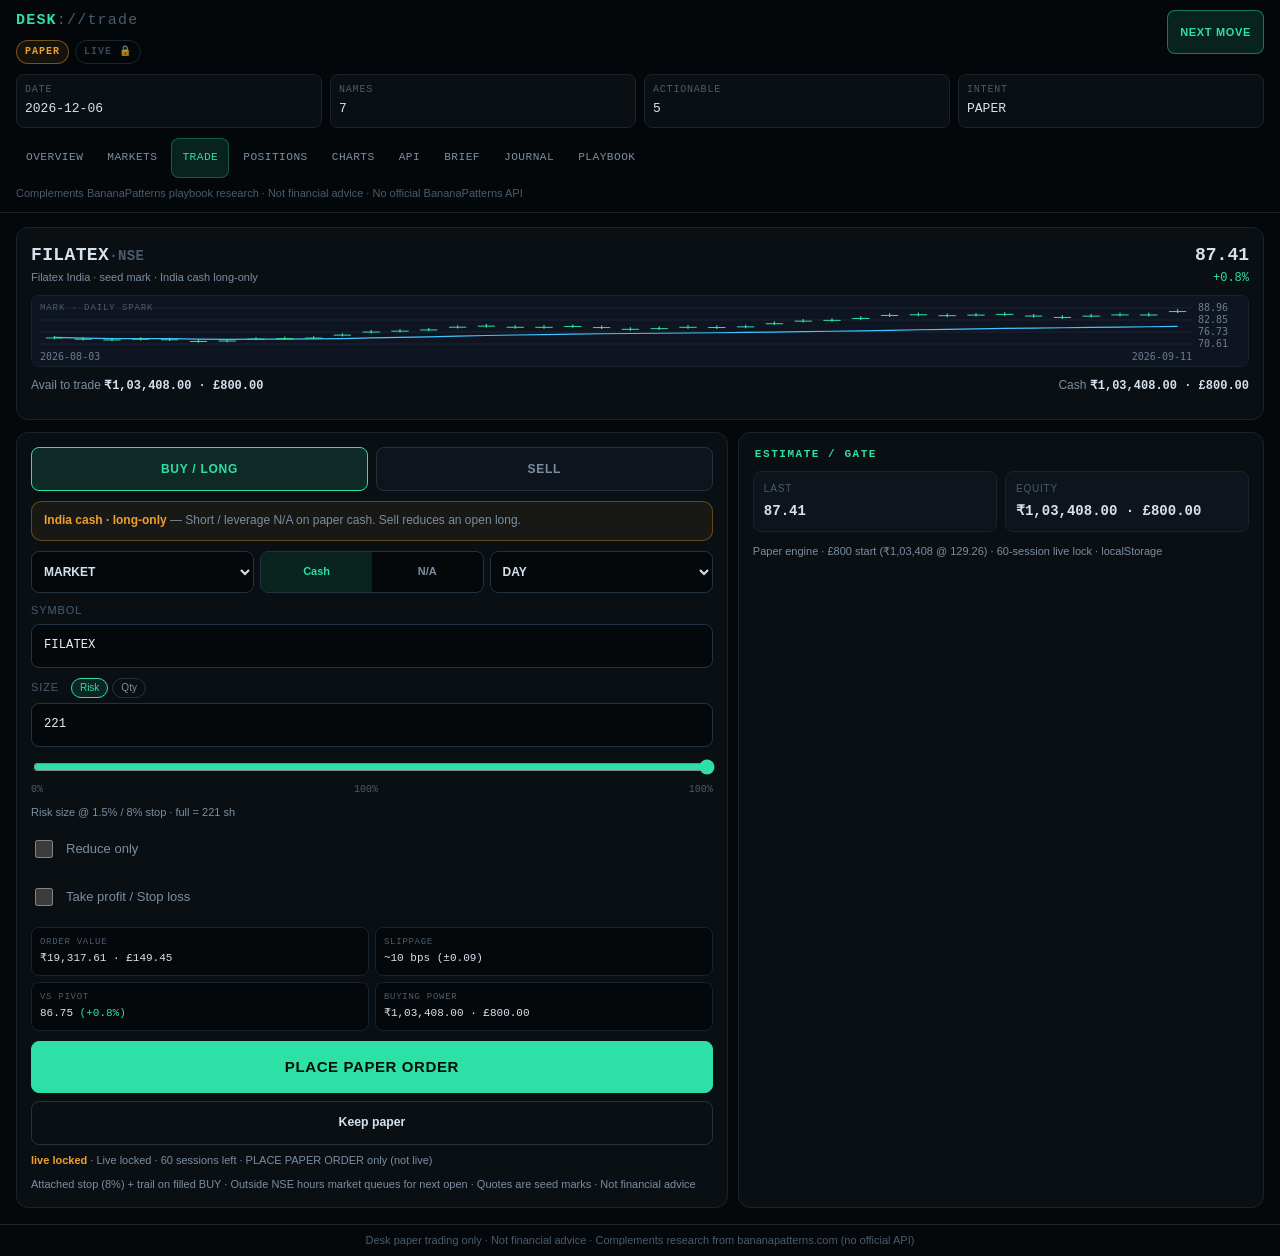
==== index.html @ 6b6f2838 "Publish DESK under banana" ====
<!DOCTYPE html>
<html lang="en">
<head>
  <meta charset="utf-8" />
  <meta name="viewport" content="width=device-width, initial-scale=1, viewport-fit=cover" />
  <meta name="theme-color" content="#05080b" />
  <meta name="description" content="Karl Smith's private NSE paper-trading desk (VCP / Blue sky). Not financial advice." />
  <meta name="application-name" content="DESK" />
  <meta name="mobile-web-app-capable" content="yes" />
  <meta name="apple-mobile-web-app-capable" content="yes" />
  <meta name="apple-mobile-web-app-status-bar-style" content="black-translucent" />
  <meta name="apple-mobile-web-app-title" content="DESK" />
  <title>DESK :: trade</title>
  <link rel="manifest" href="./manifest.webmanifest" />
  <link rel="icon" type="image/png" sizes="192x192" href="./icons/icon-192.png" />
  <link rel="icon" type="image/png" sizes="512x512" href="./icons/icon-512.png" />
  <link rel="apple-touch-icon" href="./icons/apple-touch-icon.png" />
  <link rel="stylesheet" href="./styles.css" />
</head>
<body>
  <div class="desk-root">
    <header class="top safe-top">
      <div class="top-row">
        <div class="brand-block">
          <div class="logo"><i>DESK</i><b>://trade</b></div>
          <div class="mode-pills" id="mode-pills">
            <span class="mode-pill paper on" id="pill-paper">PAPER</span>
            <span class="mode-pill live locked" id="pill-live" title="Live hard-locked">LIVE 🔒</span>
          </div>
        </div>
        <button type="button" class="btn-next" id="btn-next-move" title="Next playbook move">Next move</button>
      </div>
      <div class="stats" id="header-stats">
        <div class="stat"><div class="k">Date</div><div class="v" id="stat-date">—</div></div>
        <div class="stat"><div class="k">Names</div><div class="v" id="stat-names">—</div></div>
        <div class="stat"><div class="k">Actionable</div><div class="v" id="stat-actionable">—</div></div>
        <div class="stat"><div class="k">Intent</div><div class="v" id="stat-intent">—</div></div>
      </div>
      <nav class="desktop-nav" id="desktop-nav" aria-label="Desk"></nav>
      <div class="disclaimer-row">
        Complements BananaPatterns playbook research · Not financial advice · No official BananaPatterns API
      </div>
    </header>

    <div class="install-banner" id="install-banner">
      <span>Add Desk to Home Screen for a standalone paper blotter.</span>
      <button type="button" class="btn primary sm" id="install-btn">Install</button>
    </div>

    <main class="view panel" id="view"></main>

    <footer class="desk-foot">
      Desk paper trading only · Not financial advice · Complements research from bananapatterns.com
      (no official API)
    </footer>

    <nav class="bottom safe-bottom" id="bottom-tabs" aria-label="Primary"></nav>
  </div>

  <div class="nm-modal" id="nm-modal" aria-hidden="true">
    <div class="nm-sheet" role="dialog" aria-labelledby="nm-title">
      <span class="nm-action" id="nm-action">…</span>
      <h2 id="nm-title">Next move</h2>
      <div class="nm-body" id="nm-body">Loading…</div>
      <div class="nm-meta" id="nm-meta"></div>
      <button type="button" class="btn secondary nm-close" id="nm-close">Close</button>
    </div>
  </div>

  <script src="./app.js"></script>
</body>
</html>
---- styles.css ----
/* DESK://trade — neon green on near-black, monospace headers, rounded cards */

:root {
  color-scheme: dark;
  --bg: #05080b;
  --panel: #0a0f14;
  --panel2: #0d141b;
  --line: #18232e;
  --line2: #233240;
  --ink: #d6e2ee;
  --dim: #7b8ea1;
  --faint: #4a5c6d;
  --acc: #2de0a5;
  --acc2: #31a8ff;
  --warn: #f0a02a;
  --bad: #e8544a;
  --pos: #2de0a5;
  --neg: #e8544a;
  --r: 10px;
  --tap: 44px;
  --mono: ui-monospace, SFMono-Regular, "SF Mono", Menlo, Consolas, monospace;
  --sans: -apple-system, BlinkMacSystemFont, "Segoe UI", Inter, Roboto, sans-serif;
  --safe-b: env(safe-area-inset-bottom, 0px);
  --safe-t: env(safe-area-inset-top, 0px);
  /* aliases used by older class names in views */
  --border: var(--line);
  --muted: var(--dim);
  --text: var(--ink);
  --bright: #e8eef6;
  --green: var(--acc);
  --red: var(--bad);
  --amber: var(--warn);
  --blue: var(--acc2);
  --accent: var(--acc);
}

*,
*::before,
*::after {
  box-sizing: border-box;
  -webkit-tap-highlight-color: transparent;
}

html,
body {
  margin: 0;
  background: var(--bg);
  color: var(--ink);
  font-family: var(--sans);
  font-size: 14px;
  line-height: 1.45;
  -webkit-font-smoothing: antialiased;
  min-height: 100%;
  overscroll-behavior-y: none;
}

* {
  scrollbar-width: thin;
  scrollbar-color: var(--line) var(--bg);
}

a {
  color: var(--acc2);
  text-decoration: none;
}
a:hover {
  text-decoration: underline;
}

button,
input,
select,
textarea {
  font: inherit;
  color: inherit;
}
button {
  background: none;
  border: none;
  cursor: pointer;
}

.num,
.mono {
  font-family: var(--mono);
  font-variant-numeric: tabular-nums;
}

.pos { color: var(--pos); }
.neg { color: var(--neg); }
.dim { color: var(--dim); }
.faint { color: var(--faint); }
.acc { color: var(--acc); }
.acc2 { color: var(--acc2); }
.warn { color: var(--warn); }
.muted { color: var(--dim); }
.bright { color: var(--bright); }
.amber { color: var(--warn); }

.desk-root {
  min-height: 100vh;
  min-height: 100dvh;
  display: flex;
  flex-direction: column;
}

.safe-top { padding-top: var(--safe-t); }
.safe-bottom { padding-bottom: var(--safe-b); }

/* ---- Header ---- */
header.top {
  position: sticky;
  top: 0;
  z-index: 40;
  background: rgba(5, 8, 11, 0.92);
  backdrop-filter: blur(10px);
  border-bottom: 1px solid var(--line);
  padding: 10px 14px 10px;
}

.top-row {
  display: flex;
  align-items: flex-start;
  justify-content: space-between;
  gap: 10px;
  flex-wrap: wrap;
  margin-bottom: 10px;
}

.brand-block {
  display: flex;
  flex-direction: column;
  gap: 8px;
  min-width: 0;
}

.logo {
  font-family: var(--mono);
  font-weight: 700;
  letter-spacing: 0.08em;
  font-size: 15px;
}
.logo i {
  color: var(--acc);
  font-style: normal;
}
.logo b {
  color: var(--faint);
  font-weight: 500;
}

.mode-pills {
  display: flex;
  gap: 6px;
  align-items: center;
}

.mode-pill {
  display: inline-flex;
  align-items: center;
  gap: 4px;
  font-size: 10px;
  letter-spacing: 0.1em;
  text-transform: uppercase;
  padding: 4px 8px;
  border-radius: 999px;
  border: 1px solid var(--line2);
  color: var(--dim);
  font-family: var(--mono);
  font-weight: 700;
}
.mode-pill.paper.on {
  color: var(--warn);
  border-color: rgba(240, 160, 42, 0.45);
  background: rgba(240, 160, 42, 0.08);
}
.mode-pill.live.locked {
  color: var(--faint);
  opacity: 0.75;
}
.mode-pill.live.on {
  color: var(--acc);
  border-color: rgba(45, 224, 165, 0.45);
  background: rgba(45, 224, 165, 0.1);
}

.btn-next {
  appearance: none;
  border: 1px solid rgba(45, 224, 165, 0.45);
  background: rgba(45, 224, 165, 0.12);
  color: var(--acc);
  font: 600 11px/1 var(--sans);
  letter-spacing: 0.06em;
  text-transform: uppercase;
  padding: 10px 12px;
  border-radius: 8px;
  min-height: var(--tap);
  cursor: pointer;
  white-space: nowrap;
}
.btn-next:active {
  transform: scale(0.98);
  background: rgba(45, 224, 165, 0.2);
}

.stats {
  display: grid;
  grid-template-columns: repeat(4, 1fr);
  gap: 8px;
}
.stat {
  background: var(--panel);
  border: 1px solid var(--line);
  border-radius: 8px;
  padding: 8px;
}
.stat .k {
  font-size: 10px;
  letter-spacing: 0.08em;
  text-transform: uppercase;
  color: var(--faint);
  font-family: var(--mono);
}
.stat .v {
  font-family: var(--mono);
  font-size: 13px;
  margin-top: 2px;
  color: var(--ink);
}

nav.desktop-nav {
  display: none;
  gap: 4px;
  flex-wrap: wrap;
  margin-top: 10px;
}
nav.desktop-nav a {
  min-height: 40px;
  padding: 8px 10px;
  border-radius: 8px;
  font-size: 0.8rem;
  letter-spacing: 0.04em;
  text-transform: uppercase;
  color: var(--dim);
  display: inline-flex;
  align-items: center;
  text-decoration: none;
  font-family: var(--mono);
}
nav.desktop-nav a:hover {
  color: var(--ink);
  background: var(--panel2);
  text-decoration: none;
}
nav.desktop-nav a.active {
  background: rgba(45, 224, 165, 0.12);
  color: var(--acc);
  border: 1px solid rgba(45, 224, 165, 0.3);
}

.disclaimer-row {
  display: none;
  margin-top: 8px;
  font-size: 11px;
  color: var(--faint);
}

main.view,
main.panel {
  flex: 1;
  max-width: 1600px;
  width: 100%;
  margin: 0 auto;
  padding: 10px 12px 96px;
}

footer.desk-foot {
  border-top: 1px solid var(--line);
  font-size: 11px;
  color: var(--faint);
  padding: 8px 16px;
  text-align: center;
  margin-bottom: 64px;
}

/* ---- Bottom nav (6 tabs) ---- */
nav.bottom {
  position: fixed;
  left: 0;
  right: 0;
  bottom: 0;
  z-index: 50;
  background: rgba(10, 15, 20, 0.96);
  border-top: 1px solid var(--line);
  display: grid;
  grid-template-columns: repeat(6, 1fr);
  padding: 6px 2px calc(6px + var(--safe-b));
  backdrop-filter: blur(10px);
}
nav.bottom a,
nav.bottom button.tab {
  padding: 6px 2px;
  color: var(--dim);
  font-size: 9px;
  letter-spacing: 0.04em;
  text-transform: uppercase;
  min-height: var(--tap);
  display: flex;
  flex-direction: column;
  align-items: center;
  justify-content: center;
  gap: 2px;
  text-decoration: none;
  background: none;
  border: 0;
  cursor: pointer;
  font-family: var(--mono);
}
nav.bottom a.on,
nav.bottom a.active,
nav.bottom button.tab.on,
nav.bottom button.tab.active {
  color: var(--acc);
}
nav.bottom .ico {
  display: block;
  font-size: 14px;
  line-height: 1;
  margin-bottom: 1px;
}

.more-sheet {
  display: none;
  position: fixed;
  left: 0;
  right: 0;
  bottom: calc(58px + var(--safe-b));
  z-index: 49;
  border-top: 1px solid var(--line);
  background: rgba(10, 15, 20, 0.98);
  padding: 10px 12px;
  grid-template-columns: repeat(3, 1fr);
  gap: 8px;
}
.more-sheet.open { display: grid; }
.more-sheet a {
  min-height: 44px;
  border-radius: 8px;
  padding: 8px;
  font-size: 0.8rem;
  text-align: center;
  display: inline-flex;
  align-items: center;
  justify-content: center;
  background: var(--bg);
  color: var(--dim);
  border: 1px solid var(--line);
  text-decoration: none;
  font-family: var(--mono);
  text-transform: uppercase;
  letter-spacing: 0.04em;
}
.more-sheet a.active {
  background: rgba(45, 224, 165, 0.12);
  color: var(--acc);
  border-color: rgba(45, 224, 165, 0.35);
}

/* ---- Panels / tables / buttons ---- */
.space-y {
  display: flex;
  flex-direction: column;
  gap: 12px;
}

.desk-panel,
.card {
  background: var(--panel);
  border: 1px solid var(--line);
  border-radius: 12px;
}

.desk-scroll {
  overflow-x: auto;
  -webkit-overflow-scrolling: touch;
}

.desk-table {
  width: 100%;
  font-size: 0.875rem;
  font-family: var(--mono);
  border-collapse: collapse;
}
.desk-table th {
  text-align: left;
  color: var(--faint);
  font-weight: 500;
  font-size: 10px;
  text-transform: uppercase;
  letter-spacing: 0.08em;
  padding: 8px 12px;
  border-bottom: 1px solid var(--line);
  white-space: nowrap;
}
.desk-table td {
  padding: 10px 12px;
  border-bottom: 1px solid rgba(24, 35, 46, 0.8);
  white-space: nowrap;
}

.desk-btn,
.btn {
  padding: 12px 14px;
  min-height: var(--tap);
  border-radius: 8px;
  font-size: 0.875rem;
  font-weight: 700;
  transition: background 0.12s;
  border: 1px solid var(--line2);
  background: var(--panel2);
  cursor: pointer;
  display: inline-flex;
  align-items: center;
  justify-content: center;
  gap: 6px;
}
.desk-btn:hover:not(:disabled),
.btn:hover:not(:disabled) {
  background: rgba(35, 50, 64, 0.5);
}
.desk-btn:disabled,
.btn:disabled {
  opacity: 0.45;
  cursor: not-allowed;
}
.btn.sm {
  min-height: 36px;
  padding: 8px 12px;
  font-size: 12px;
}
.btn.primary,
.desk-btn-primary {
  background: rgba(45, 224, 165, 0.16);
  border-color: rgba(45, 224, 165, 0.4);
  color: var(--bright);
}
.btn.primary:hover:not(:disabled),
.desk-btn-primary:hover:not(:disabled) {
  background: rgba(45, 224, 165, 0.28);
}
.btn.live,
.btn.cta {
  background: var(--acc);
  color: #04110c;
  border-color: var(--acc);
  width: 100%;
  font-size: 15px;
  padding: 14px;
  letter-spacing: 0.04em;
  text-transform: uppercase;
}
.btn.live.sell-mode {
  background: var(--bad);
  border-color: var(--bad);
  color: #fff;
}
.btn.secondary {
  width: 100%;
  margin-top: 8px;
  background: transparent;
  color: var(--ink);
}
.desk-btn-buy {
  background: rgba(45, 224, 165, 0.12);
  border-color: var(--acc);
  color: var(--acc);
}
.desk-btn-sell {
  background: rgba(232, 84, 74, 0.12);
  border-color: var(--bad);
  color: var(--bad);
}

.desk-input,
.field input,
.field select,
.field textarea {
  background: var(--bg);
  border: 1px solid var(--line2);
  border-radius: 8px;
  padding: 12px;
  min-height: var(--tap);
  font-size: 0.875rem;
  color: var(--bright);
  font-family: var(--mono);
  width: 100%;
  outline: none;
}
.desk-input:focus,
.field input:focus,
.field select:focus {
  border-color: var(--acc2);
}
textarea.desk-input {
  min-height: 80px;
  resize: vertical;
  font-family: inherit;
}

label.field,
.field {
  display: block;
  margin-bottom: 10px;
}
label.field > span,
.field > span,
label.field {
  font-size: 11px;
  color: var(--faint);
  letter-spacing: 0.08em;
  text-transform: uppercase;
}
label.field .desk-input,
.field input,
.field select {
  margin-top: 5px;
  display: block;
}

label.check,
.check-row {
  display: flex;
  align-items: center;
  gap: 10px;
  font-size: 13px;
  min-height: 40px;
  cursor: pointer;
  color: var(--dim);
  margin: 8px 0;
}
label.check input[type="checkbox"],
.check-row input {
  width: 18px;
  height: 18px;
  accent-color: var(--acc);
}

h1.page-title {
  color: var(--bright);
  font-size: 1.2rem;
  font-weight: 700;
  margin: 0;
  font-family: var(--mono);
  letter-spacing: 0.02em;
}
.page-sub {
  font-size: 0.85rem;
  color: var(--dim);
  margin: 2px 0 0;
}
.page-hint {
  font-size: 11px;
  color: var(--faint);
  margin: 4px 0 0;
}
.sec {
  font-size: 11px;
  letter-spacing: 0.14em;
  text-transform: uppercase;
  color: var(--acc);
  font-weight: 700;
  margin: 8px 2px;
  font-family: var(--mono);
}

.kpis {
  display: grid;
  grid-template-columns: repeat(2, minmax(0, 1fr));
  gap: 8px;
}
.kpi {
  padding: 12px;
}
.kpi-label {
  font-size: 10px;
  text-transform: uppercase;
  letter-spacing: 0.08em;
  color: var(--faint);
  font-family: var(--mono);
}
.kpi-val {
  margin-top: 4px;
  font-size: 0.875rem;
}

.money {
  font-family: var(--mono);
}
.money .inr { display: block; line-height: 1.25; }
.money .gbp {
  display: block;
  line-height: 1.25;
  font-size: 11px;
  opacity: 0.8;
  margin-top: 2px;
}

.grid-3, .grid-2 { display: grid; gap: 12px; }
.panel-head {
  padding: 8px 12px;
  border-bottom: 1px solid var(--line);
  display: flex;
  justify-content: space-between;
  align-items: center;
  gap: 8px;
  flex-wrap: wrap;
}
.panel-head h2,
.pad h2 {
  margin: 0;
  color: var(--bright);
  font-weight: 600;
  font-size: 0.85rem;
  font-family: var(--mono);
  letter-spacing: 0.04em;
  text-transform: uppercase;
}
.pad { padding: 14px; }
.pad-sm { padding: 12px; }
.empty {
  padding: 16px;
  font-size: 0.875rem;
  color: var(--dim);
  text-align: center;
}
.flex-end {
  display: flex;
  align-items: flex-end;
  justify-content: space-between;
  gap: 12px;
  flex-wrap: wrap;
}
.tag-row {
  display: flex;
  gap: 8px;
  flex-wrap: wrap;
}
.msg {
  font-size: 0.875rem;
  font-family: var(--mono);
  padding: 8px;
  border-radius: 8px;
  border: 1px solid;
}
.msg.ok {
  border-color: rgba(45, 224, 165, 0.4);
  color: var(--pos);
}
.msg.err {
  border-color: rgba(232, 84, 74, 0.4);
  color: var(--neg);
}
.tone-green { background: rgba(45, 224, 165, 0.05); }
.tone-red { background: rgba(232, 84, 74, 0.05); }
.tone-amber { border-color: rgba(240, 160, 42, 0.35); }
.banner {
  border: 1px solid var(--line2);
  background: var(--panel2);
  border-radius: 10px;
  padding: 10px 12px;
  margin-bottom: 10px;
  font-size: 12px;
  color: var(--dim);
}
.banner b { color: var(--warn); }
.warn-banner {
  border-color: rgba(240, 160, 42, 0.35);
  background: rgba(240, 160, 42, 0.06);
}
.pill {
  display: inline-block;
  padding: 2px 8px;
  border-radius: 999px;
  font-size: 10px;
  font-weight: 700;
  border: 1px solid var(--line2);
}
.pill.pos { color: var(--pos); background: rgba(45, 224, 165, 0.08); }
.pill.warn { color: var(--warn); background: rgba(240, 160, 42, 0.08); }
.pill.neg { color: var(--neg); background: rgba(232, 84, 74, 0.08); }

code {
  color: var(--acc2);
  font-size: 0.85em;
}

.install-banner {
  display: none;
  max-width: 1600px;
  margin: 8px auto 0;
  padding: 8px 12px;
  font-size: 12px;
  color: var(--ink);
  background: var(--panel);
  border: 1px solid var(--line);
  border-radius: 10px;
  align-items: center;
  justify-content: space-between;
  gap: 8px;
  width: calc(100% - 24px);
}
.install-banner.show { display: flex; }

.w-full { width: 100%; }
.hidden { display: none !important; }
.side-buy, .side-sell { flex: 1; }

canvas.chart {
  width: 100%;
  display: block;
  border-radius: 8px;
  border: 1px solid var(--line);
  background: var(--bg);
}
.truncate {
  overflow: hidden;
  text-overflow: ellipsis;
  max-width: 220px;
}

/* ---- Trade ticket (HL-like) ---- */
.tr-head {
  display: flex;
  justify-content: space-between;
  align-items: flex-start;
  gap: 10px;
  margin-bottom: 8px;
}
.tr-pair {
  font-size: 18px;
  font-weight: 800;
  letter-spacing: 0.02em;
  font-family: var(--mono);
}
.tr-pair .q {
  color: var(--faint);
  font-weight: 600;
  font-size: 14px;
}
.tr-px { text-align: right; }
.tr-px .mid {
  font-size: 18px;
  font-weight: 700;
  font-family: var(--mono);
}
.tr-px .chg {
  font-size: 12px;
  margin-top: 2px;
  font-family: var(--mono);
}
.sub {
  color: var(--dim);
  font-size: 11px;
  margin-top: 2px;
}
.avail-row {
  display: flex;
  justify-content: space-between;
  gap: 8px;
  font-size: 12px;
  margin: 6px 0 10px;
  color: var(--dim);
}
.avail-row b {
  color: var(--ink);
  font-family: var(--mono);
}
.chart-box {
  height: 72px;
  margin: 0 0 10px;
  border: 1px solid var(--line);
  border-radius: 8px;
  background: var(--bg);
  position: relative;
  overflow: hidden;
}
.chart-box canvas {
  width: 100%;
  height: 100%;
  display: block;
}
.chart-label {
  position: absolute;
  left: 8px;
  top: 6px;
  font-size: 9px;
  letter-spacing: 0.1em;
  text-transform: uppercase;
  color: var(--faint);
  z-index: 1;
  font-family: var(--mono);
}

.side {
  display: grid;
  grid-template-columns: 1fr 1fr;
  gap: 8px;
  margin-bottom: 10px;
}
.side button {
  padding: 12px;
  border-radius: 8px;
  border: 1px solid var(--line2);
  background: var(--panel2);
  font-weight: 700;
  letter-spacing: 0.06em;
  min-height: var(--tap);
  text-transform: uppercase;
  font-size: 12px;
  color: var(--dim);
}
.side button.buy.on {
  background: rgba(45, 224, 165, 0.12);
  border-color: var(--acc);
  color: var(--acc);
}
.side button.sell.on {
  background: rgba(232, 84, 74, 0.12);
  border-color: var(--bad);
  color: var(--bad);
}
.side button:disabled {
  opacity: 0.4;
  cursor: not-allowed;
}

.mode-row {
  display: grid;
  grid-template-columns: 1fr 1fr 1fr;
  gap: 6px;
  margin-bottom: 10px;
}
.mode-row select,
.seg {
  width: 100%;
  background: var(--bg);
  border: 1px solid var(--line2);
  border-radius: 8px;
  padding: 10px 8px;
  font-size: 12px;
  font-weight: 700;
  min-height: 42px;
}
.seg {
  display: grid;
  grid-template-columns: 1fr 1fr;
  padding: 0;
  overflow: hidden;
}
.seg button {
  padding: 10px 4px;
  font-size: 11px;
  font-weight: 700;
  color: var(--dim);
}
.seg button.on {
  background: rgba(45, 224, 165, 0.12);
  color: var(--acc);
}

.size-toggle {
  display: inline-flex;
  gap: 4px;
  margin-left: 8px;
  vertical-align: middle;
}
.size-toggle button {
  font-size: 10px;
  padding: 2px 8px;
  border-radius: 999px;
  border: 1px solid var(--line2);
  color: var(--dim);
  text-transform: none;
  letter-spacing: 0;
  min-height: auto;
}
.size-toggle button.on {
  border-color: var(--acc);
  color: var(--acc);
  background: rgba(45, 224, 165, 0.1);
}

.slider-wrap { margin: 4px 0 12px; }
.slider-wrap input[type="range"] {
  width: 100%;
  accent-color: var(--acc);
}
.pct-row {
  display: flex;
  justify-content: space-between;
  font-size: 10px;
  color: var(--faint);
  margin-top: 2px;
  font-family: var(--mono);
}

.tpsl-fields {
  display: grid;
  grid-template-columns: 1fr 1fr;
  gap: 8px;
  margin-bottom: 8px;
}
.est-grid {
  display: grid;
  grid-template-columns: 1fr 1fr;
  gap: 6px;
  margin: 10px 0;
  font-size: 11px;
}
.est-grid .e {
  background: var(--bg);
  border: 1px solid var(--line);
  border-radius: 8px;
  padding: 8px;
}
.est-grid .k {
  color: var(--faint);
  font-size: 9px;
  letter-spacing: 0.08em;
  text-transform: uppercase;
  font-family: var(--mono);
}
.est-grid .v {
  font-family: var(--mono);
  margin-top: 2px;
}

.trade-layout { display: grid; gap: 10px; }
.ticket-grid { display: grid; gap: 12px; }
.play-grid { display: grid; gap: 12px; }
.halt-cap {
  margin-top: 8px;
  font-size: 11px;
  color: var(--dim);
}
.halt-cap b { color: var(--warn); }

/* Next-move modal */
.nm-modal {
  position: fixed;
  inset: 0;
  z-index: 80;
  background: rgba(0, 0, 0, 0.55);
  display: none;
  align-items: flex-end;
  justify-content: center;
  padding: 12px;
  padding-bottom: calc(12px + var(--safe-b));
}
.nm-modal.on { display: flex; }
.nm-sheet {
  width: min(560px, 100%);
  max-height: min(78vh, 640px);
  overflow: auto;
  background: var(--panel);
  border: 1px solid var(--line2);
  border-radius: 14px;
  padding: 14px 14px 16px;
  box-shadow: 0 20px 50px rgba(0, 0, 0, 0.45);
}
.nm-sheet h2 {
  margin: 0 0 6px;
  font-size: 15px;
  color: var(--ink);
  font-family: var(--mono);
}
.nm-sheet .nm-action {
  display: inline-block;
  font-size: 10px;
  letter-spacing: 0.1em;
  text-transform: uppercase;
  padding: 3px 8px;
  border-radius: 999px;
  margin-bottom: 8px;
  border: 1px solid var(--line2);
  color: var(--dim);
  font-family: var(--mono);
}
.nm-sheet .nm-action.WAIT {
  color: var(--warn);
  border-color: rgba(240, 160, 42, 0.4);
}
.nm-sheet .nm-action.READY {
  color: var(--pos);
  border-color: rgba(45, 224, 165, 0.45);
}
.nm-sheet .nm-action.REASSESS {
  color: var(--bad);
  border-color: rgba(232, 84, 74, 0.4);
}
.nm-sheet .nm-body {
  font-size: 13px;
  line-height: 1.45;
  color: var(--ink);
  white-space: pre-wrap;
}
.nm-sheet .nm-meta {
  margin-top: 10px;
  font-size: 11px;
  color: var(--dim);
  font-family: var(--mono);
}
.nm-sheet .nm-close { margin-top: 12px; width: 100%; }

.min-w-720 { min-width: 720px; }
.min-w-800 { min-width: 800px; }
.min-w-560 { min-width: 560px; }
.min-w-480 { min-width: 480px; }
.min-w-420 { min-width: 420px; }

@media (min-width: 480px) {
  .money .gbp { font-size: 12px; }
  nav.bottom a, nav.bottom button.tab { font-size: 10px; }
}

@media (min-width: 640px) {
  header.top { padding-left: 16px; padding-right: 16px; }
  main.view { padding: 14px 16px 96px; }
  .kpis { gap: 12px; }
}

@media (min-width: 768px) {
  .kpis { grid-template-columns: repeat(3, minmax(0, 1fr)); }
}

@media (min-width: 900px) {
  .trade-layout { grid-template-columns: 1.15fr 0.85fr; }
  .ticket-grid { grid-template-columns: 1.1fr 0.9fr; }
}

@media (min-width: 1024px) {
  nav.desktop-nav { display: flex; }
  nav.bottom { display: none; }
  .more-sheet { display: none !important; }
  main.view { padding-bottom: 16px; }
  footer.desk-foot { margin-bottom: 0; }
  .disclaimer-row { display: block; }
  .kpis { grid-template-columns: repeat(6, minmax(0, 1fr)); }
  .grid-3 { grid-template-columns: 2fr 1fr; }
  .grid-2 { grid-template-columns: 1fr 1fr; }
  .play-grid { grid-template-columns: 1fr 1fr; }
}
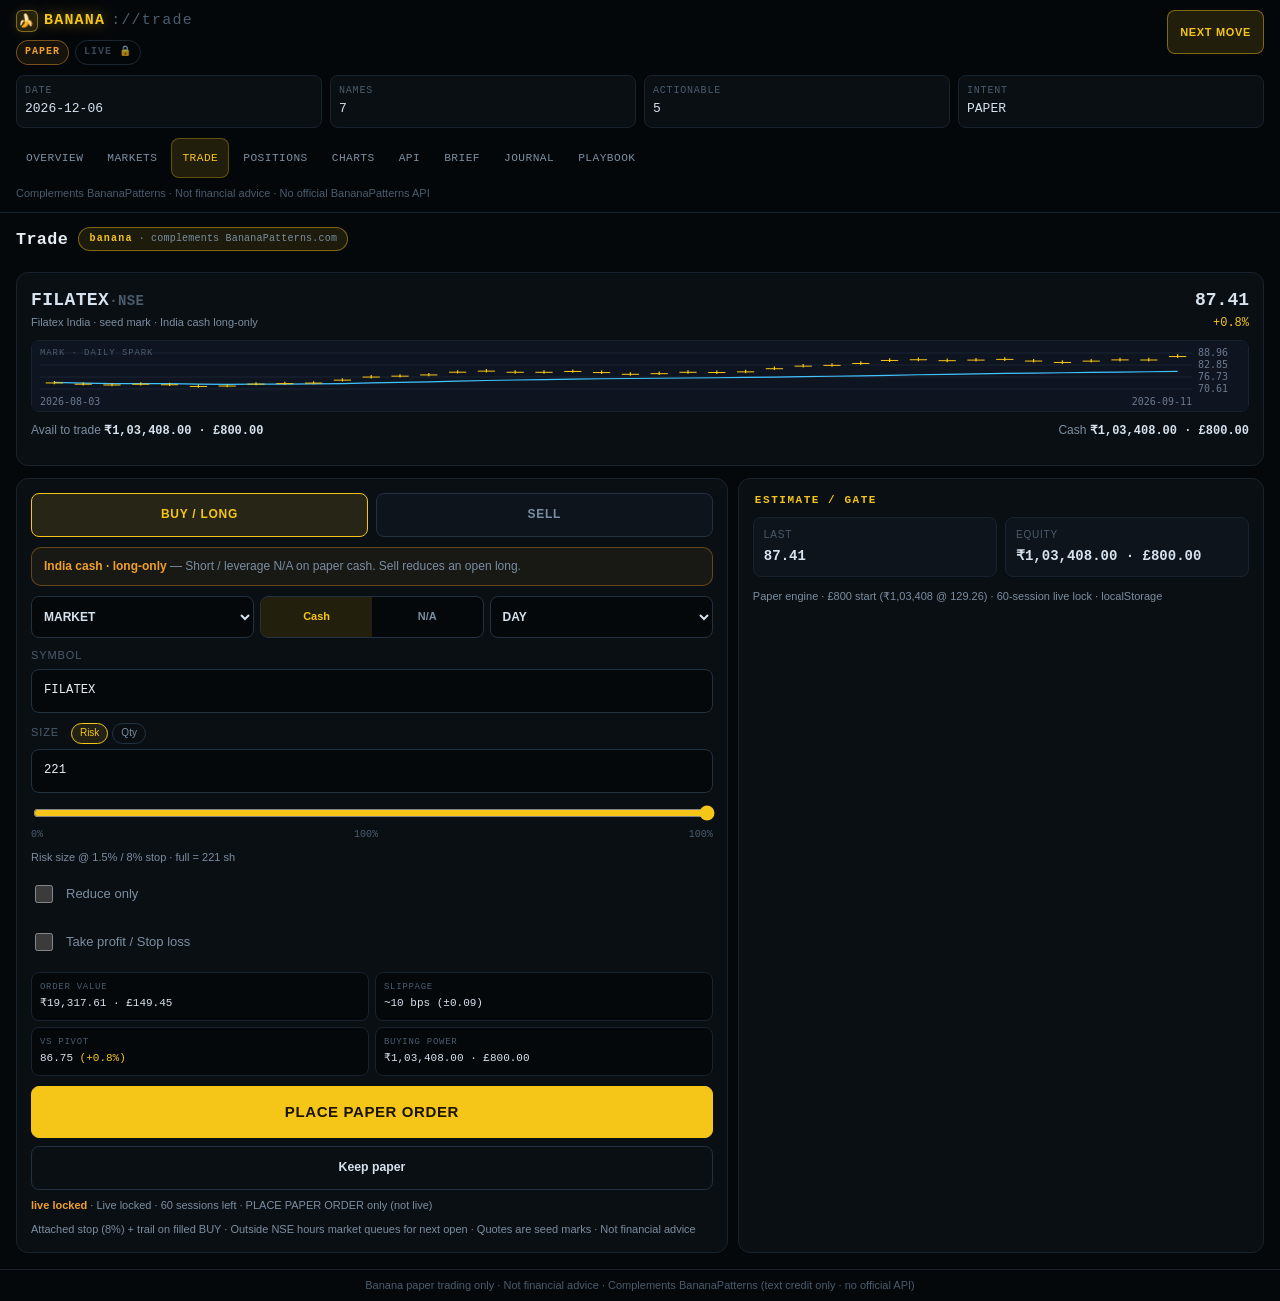
==== commit 3cd72d95: "Yellow BananaPatterns theme" ====
--- a/index.html
+++ b/index.html
@@ -4,13 +4,13 @@
   <meta charset="utf-8" />
   <meta name="viewport" content="width=device-width, initial-scale=1, viewport-fit=cover" />
   <meta name="theme-color" content="#05080b" />
-  <meta name="description" content="Karl Smith's private NSE paper-trading desk (VCP / Blue sky). Not financial advice." />
-  <meta name="application-name" content="DESK" />
+  <meta name="description" content="Banana paper desk for BananaPatterns — Karl Smith's private NSE paper-trading blotter (VCP / Blue sky). Not financial advice." />
+  <meta name="application-name" content="Banana" />
   <meta name="mobile-web-app-capable" content="yes" />
   <meta name="apple-mobile-web-app-capable" content="yes" />
   <meta name="apple-mobile-web-app-status-bar-style" content="black-translucent" />
-  <meta name="apple-mobile-web-app-title" content="DESK" />
-  <title>DESK :: trade</title>
+  <meta name="apple-mobile-web-app-title" content="Banana" />
+  <title>BANANA :: trade</title>
   <link rel="manifest" href="./manifest.webmanifest" />
   <link rel="icon" type="image/png" sizes="192x192" href="./icons/icon-192.png" />
   <link rel="icon" type="image/png" sizes="512x512" href="./icons/icon-512.png" />
@@ -22,7 +22,7 @@
     <header class="top safe-top">
       <div class="top-row">
         <div class="brand-block">
-          <div class="logo"><i>DESK</i><b>://trade</b></div>
+          <div class="logo"><span class="logo-chip" title="Banana" aria-hidden="true">🍌</span><i>BANANA</i><b>://trade</b></div>
           <div class="mode-pills" id="mode-pills">
             <span class="mode-pill paper on" id="pill-paper">PAPER</span>
             <span class="mode-pill live locked" id="pill-live" title="Live hard-locked">LIVE 🔒</span>
@@ -36,22 +36,22 @@
         <div class="stat"><div class="k">Actionable</div><div class="v" id="stat-actionable">—</div></div>
         <div class="stat"><div class="k">Intent</div><div class="v" id="stat-intent">—</div></div>
       </div>
-      <nav class="desktop-nav" id="desktop-nav" aria-label="Desk"></nav>
+      <nav class="desktop-nav" id="desktop-nav" aria-label="Banana"></nav>
       <div class="disclaimer-row">
-        Complements BananaPatterns playbook research · Not financial advice · No official BananaPatterns API
+        Complements BananaPatterns · Not financial advice · No official BananaPatterns API
       </div>
     </header>
 
     <div class="install-banner" id="install-banner">
-      <span>Add Desk to Home Screen for a standalone paper blotter.</span>
+      <span>Add Banana to Home Screen for a standalone paper blotter.</span>
       <button type="button" class="btn primary sm" id="install-btn">Install</button>
     </div>
 
     <main class="view panel" id="view"></main>
 
     <footer class="desk-foot">
-      Desk paper trading only · Not financial advice · Complements research from bananapatterns.com
-      (no official API)
+      Banana paper trading only · Not financial advice · Complements BananaPatterns
+      (text credit only · no official API)
     </footer>
 
     <nav class="bottom safe-bottom" id="bottom-tabs" aria-label="Primary"></nav>
--- a/styles.css
+++ b/styles.css
@@ -1,4 +1,4 @@
-/* DESK://trade — neon green on near-black, monospace headers, rounded cards */
+/* BANANA://trade — BananaPatterns yellow on near-black (distinct from green DESK/LONA) */
 
 :root {
   color-scheme: dark;
@@ -10,11 +10,11 @@
   --ink: #d6e2ee;
   --dim: #7b8ea1;
   --faint: #4a5c6d;
-  --acc: #2de0a5;
+  --acc: #F5C518;
   --acc2: #31a8ff;
   --warn: #f0a02a;
   --bad: #e8544a;
-  --pos: #2de0a5;
+  --pos: #F5C518;
   --neg: #e8544a;
   --r: 10px;
   --tap: 44px;
@@ -27,7 +27,7 @@
   --muted: var(--dim);
   --text: var(--ink);
   --bright: #e8eef6;
-  --green: var(--acc);
+  --green: var(--acc); /* banana yellow — not DESK lime */
   --red: var(--bad);
   --amber: var(--warn);
   --blue: var(--acc2);
@@ -139,14 +139,62 @@
   font-weight: 700;
   letter-spacing: 0.08em;
   font-size: 15px;
+  display: inline-flex;
+  align-items: center;
+  gap: 6px;
+  flex-wrap: wrap;
+}
+.logo-chip {
+  display: inline-flex;
+  align-items: center;
+  justify-content: center;
+  width: 22px;
+  height: 22px;
+  border-radius: 6px;
+  font-size: 13px;
+  line-height: 1;
+  background: rgba(240, 200, 42, 0.14);
+  border: 1px solid rgba(240, 200, 42, 0.45);
+  box-shadow: 0 0 10px rgba(240, 200, 42, 0.15);
+  flex-shrink: 0;
 }
 .logo i {
   color: var(--acc);
   font-style: normal;
+  text-shadow: 0 0 14px rgba(245, 197, 24, 0.55);
 }
 .logo b {
   color: var(--faint);
   font-weight: 500;
+}
+.host-badge {
+  display: inline-flex;
+  align-items: center;
+  gap: 6px;
+  flex-wrap: wrap;
+  font-family: var(--mono);
+  font-size: 10px;
+  font-weight: 700;
+  letter-spacing: 0.06em;
+  text-transform: none;
+  color: #FFE566;
+  border: 1px solid rgba(245, 197, 24, 0.45);
+  background: rgba(245, 197, 24, 0.1);
+  padding: 4px 10px;
+  border-radius: 999px;
+  vertical-align: middle;
+  max-width: 100%;
+}
+.host-badge .host-name {
+  letter-spacing: 0.12em;
+  text-transform: lowercase;
+  color: #F5C518;
+}
+.host-badge .host-credit {
+  font-weight: 500;
+  letter-spacing: 0.02em;
+  color: var(--dim);
+  text-transform: none;
 }
 
 .mode-pills {
@@ -180,14 +228,14 @@
 }
 .mode-pill.live.on {
   color: var(--acc);
-  border-color: rgba(45, 224, 165, 0.45);
-  background: rgba(45, 224, 165, 0.1);
+  border-color: rgba(245, 197, 24, 0.45);
+  background: rgba(245, 197, 24, 0.1);
 }
 
 .btn-next {
   appearance: none;
-  border: 1px solid rgba(45, 224, 165, 0.45);
-  background: rgba(45, 224, 165, 0.12);
+  border: 1px solid rgba(245, 197, 24, 0.45);
+  background: rgba(245, 197, 24, 0.12);
   color: var(--acc);
   font: 600 11px/1 var(--sans);
   letter-spacing: 0.06em;
@@ -200,7 +248,7 @@
 }
 .btn-next:active {
   transform: scale(0.98);
-  background: rgba(45, 224, 165, 0.2);
+  background: rgba(245, 197, 24, 0.2);
 }
 
 .stats {
@@ -253,9 +301,9 @@
   text-decoration: none;
 }
 nav.desktop-nav a.active {
-  background: rgba(45, 224, 165, 0.12);
+  background: rgba(245, 197, 24, 0.12);
   color: var(--acc);
-  border: 1px solid rgba(45, 224, 165, 0.3);
+  border: 1px solid rgba(245, 197, 24, 0.3);
 }
 
 .disclaimer-row {
@@ -361,9 +409,9 @@
   letter-spacing: 0.04em;
 }
 .more-sheet a.active {
-  background: rgba(45, 224, 165, 0.12);
+  background: rgba(245, 197, 24, 0.12);
   color: var(--acc);
-  border-color: rgba(45, 224, 165, 0.35);
+  border-color: rgba(245, 197, 24, 0.35);
 }
 
 /* ---- Panels / tables / buttons ---- */
@@ -440,18 +488,18 @@
 }
 .btn.primary,
 .desk-btn-primary {
-  background: rgba(45, 224, 165, 0.16);
-  border-color: rgba(45, 224, 165, 0.4);
+  background: rgba(245, 197, 24, 0.16);
+  border-color: rgba(245, 197, 24, 0.4);
   color: var(--bright);
 }
 .btn.primary:hover:not(:disabled),
 .desk-btn-primary:hover:not(:disabled) {
-  background: rgba(45, 224, 165, 0.28);
+  background: rgba(245, 197, 24, 0.28);
 }
 .btn.live,
 .btn.cta {
   background: var(--acc);
-  color: #04110c;
+  color: #1a1400;
   border-color: var(--acc);
   width: 100%;
   font-size: 15px;
@@ -471,7 +519,7 @@
   color: var(--ink);
 }
 .desk-btn-buy {
-  background: rgba(45, 224, 165, 0.12);
+  background: rgba(245, 197, 24, 0.12);
   border-color: var(--acc);
   color: var(--acc);
 }
@@ -653,14 +701,14 @@
   border: 1px solid;
 }
 .msg.ok {
-  border-color: rgba(45, 224, 165, 0.4);
+  border-color: rgba(245, 197, 24, 0.4);
   color: var(--pos);
 }
 .msg.err {
   border-color: rgba(232, 84, 74, 0.4);
   color: var(--neg);
 }
-.tone-green { background: rgba(45, 224, 165, 0.05); }
+.tone-green { background: rgba(245, 197, 24, 0.07); } /* banana yellow panel tint */
 .tone-red { background: rgba(232, 84, 74, 0.05); }
 .tone-amber { border-color: rgba(240, 160, 42, 0.35); }
 .banner {
@@ -685,7 +733,7 @@
   font-weight: 700;
   border: 1px solid var(--line2);
 }
-.pill.pos { color: var(--pos); background: rgba(45, 224, 165, 0.08); }
+.pill.pos { color: var(--pos); background: rgba(245, 197, 24, 0.08); }
 .pill.warn { color: var(--warn); background: rgba(240, 160, 42, 0.08); }
 .pill.neg { color: var(--neg); background: rgba(232, 84, 74, 0.08); }
 
@@ -820,7 +868,7 @@
   color: var(--dim);
 }
 .side button.buy.on {
-  background: rgba(45, 224, 165, 0.12);
+  background: rgba(245, 197, 24, 0.12);
   border-color: var(--acc);
   color: var(--acc);
 }
@@ -864,7 +912,7 @@
   color: var(--dim);
 }
 .seg button.on {
-  background: rgba(45, 224, 165, 0.12);
+  background: rgba(245, 197, 24, 0.12);
   color: var(--acc);
 }
 
@@ -887,7 +935,7 @@
 .size-toggle button.on {
   border-color: var(--acc);
   color: var(--acc);
-  background: rgba(45, 224, 165, 0.1);
+  background: rgba(245, 197, 24, 0.1);
 }
 
 .slider-wrap { margin: 4px 0 12px; }
@@ -992,7 +1040,7 @@
 }
 .nm-sheet .nm-action.READY {
   color: var(--pos);
-  border-color: rgba(45, 224, 165, 0.45);
+  border-color: rgba(245, 197, 24, 0.45);
 }
 .nm-sheet .nm-action.REASSESS {
   color: var(--bad);
